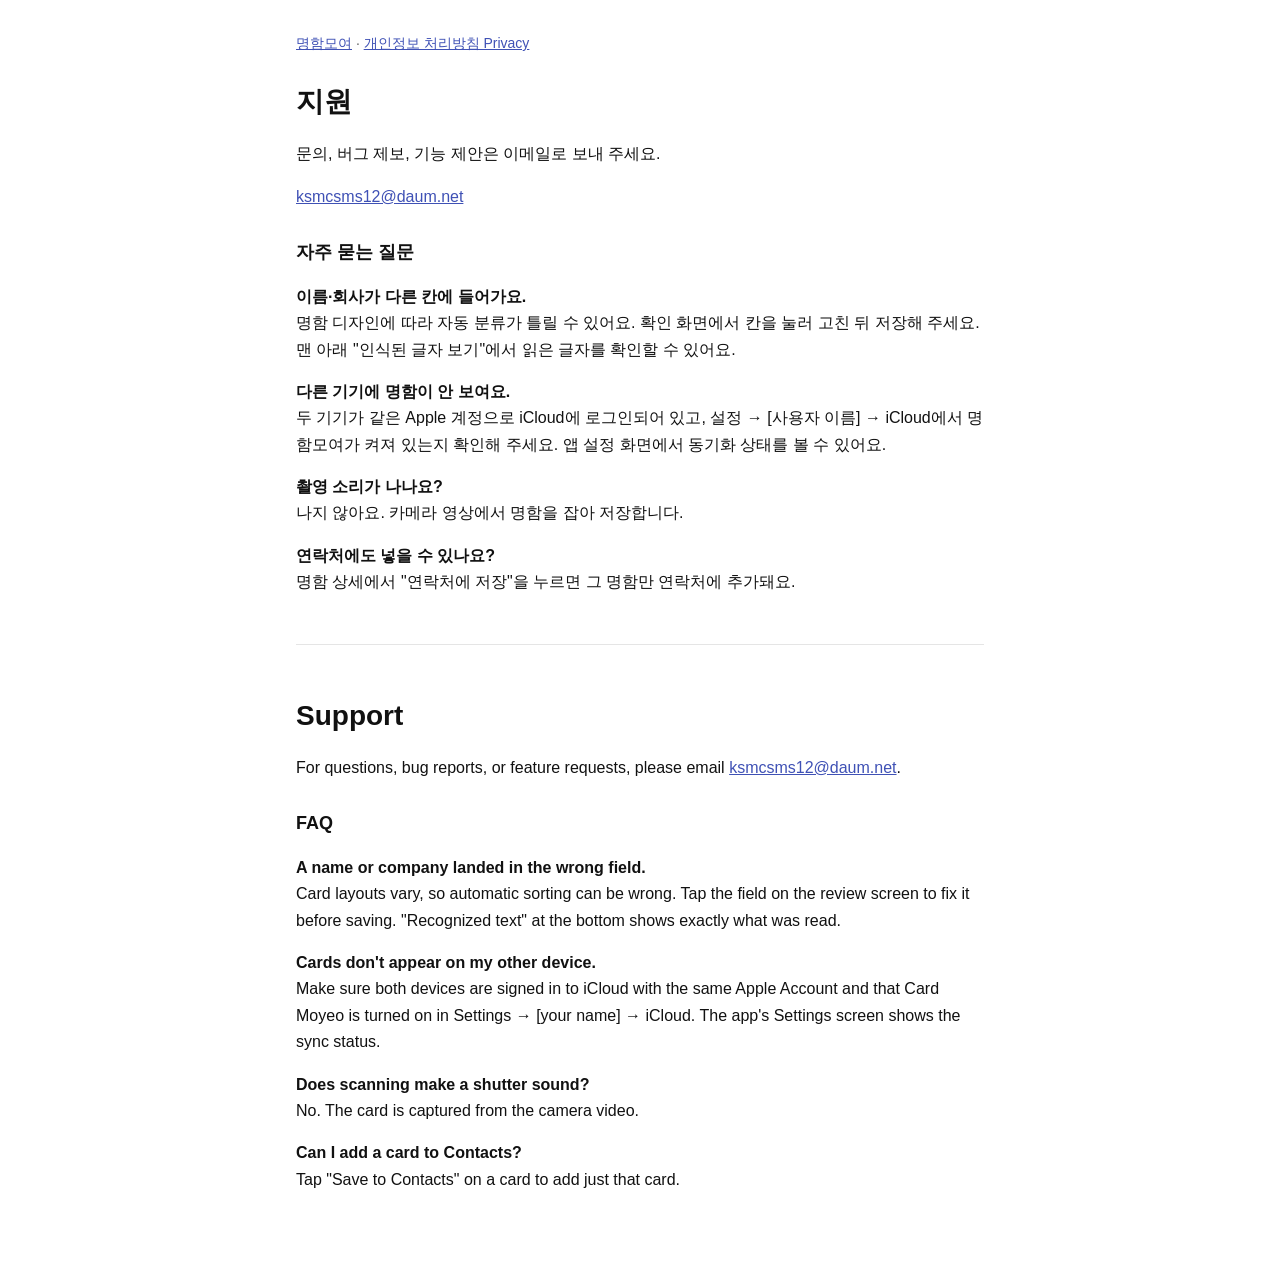
==== support.html @ ffb3480e "Card Moyeo site: privacy and support pages" ====
<!doctype html>
<html lang="ko">
<head><meta charset="utf-8"><meta name="viewport" content="width=device-width, initial-scale=1">
<title>명함모여 지원 · Card Moyeo Support</title><link rel="stylesheet" href="style.css"></head>
<body><main>
<nav><a href="./">명함모여</a> · <a href="privacy.html">개인정보 처리방침 Privacy</a></nav>
<section lang="ko">
<h1>지원</h1>
<p>문의, 버그 제보, 기능 제안은 이메일로 보내 주세요.</p>
<p><a href="mailto:ksmcsms12@daum.net">ksmcsms12@daum.net</a></p>
<h2>자주 묻는 질문</h2>
<p><strong>이름·회사가 다른 칸에 들어가요.</strong><br>명함 디자인에 따라 자동 분류가 틀릴 수 있어요. 확인 화면에서 칸을 눌러 고친 뒤 저장해 주세요. 맨 아래 "인식된 글자 보기"에서 읽은 글자를 확인할 수 있어요.</p>
<p><strong>다른 기기에 명함이 안 보여요.</strong><br>두 기기가 같은 Apple 계정으로 iCloud에 로그인되어 있고, 설정 → [사용자 이름] → iCloud에서 명함모여가 켜져 있는지 확인해 주세요. 앱 설정 화면에서 동기화 상태를 볼 수 있어요.</p>
<p><strong>촬영 소리가 나나요?</strong><br>나지 않아요. 카메라 영상에서 명함을 잡아 저장합니다.</p>
<p><strong>연락처에도 넣을 수 있나요?</strong><br>명함 상세에서 "연락처에 저장"을 누르면 그 명함만 연락처에 추가돼요.</p>
</section>
<hr>
<section lang="en">
<h1>Support</h1>
<p>For questions, bug reports, or feature requests, please email <a href="mailto:ksmcsms12@daum.net">ksmcsms12@daum.net</a>.</p>
<h2>FAQ</h2>
<p><strong>A name or company landed in the wrong field.</strong><br>Card layouts vary, so automatic sorting can be wrong. Tap the field on the review screen to fix it before saving. "Recognized text" at the bottom shows exactly what was read.</p>
<p><strong>Cards don't appear on my other device.</strong><br>Make sure both devices are signed in to iCloud with the same Apple Account and that Card Moyeo is turned on in Settings → [your name] → iCloud. The app's Settings screen shows the sync status.</p>
<p><strong>Does scanning make a shutter sound?</strong><br>No. The card is captured from the camera video.</p>
<p><strong>Can I add a card to Contacts?</strong><br>Tap "Save to Contacts" on a card to add just that card.</p>
</section>
</main></body></html>
---- style.css ----
:root { --bg: #ffffff; --fg: #111111; --muted: #666666; --accent: #3f51b5; --line: #e5e5e5; }
@media (prefers-color-scheme: dark) {
  :root:not([data-theme="light"]) { --bg: #000000; --fg: #f2f2f2; --muted: #a0a0a0; --accent: #8c9eff; --line: #2a2a2a; }
}
:root[data-theme="dark"] { --bg: #000000; --fg: #f2f2f2; --muted: #a0a0a0; --accent: #8c9eff; --line: #2a2a2a; }
* { box-sizing: border-box; }
body { margin: 0; background: var(--bg); color: var(--fg);
  font: 16px/1.65 -apple-system, BlinkMacSystemFont, "Apple SD Gothic Neo", "Segoe UI", sans-serif; }
main { max-width: 720px; margin: 0 auto; padding: 32px 16px 64px; }
nav { font-size: 14px; color: var(--muted); margin-bottom: 24px; }
a { color: var(--accent); }
h1 { font-size: 28px; margin: 8px 0 4px; }
h2 { font-size: 18px; margin: 28px 0 8px; }
.meta { color: var(--muted); margin: 0 0 16px; }
ul { padding-left: 20px; }
li { margin: 6px 0; }
hr { border: 0; border-top: 1px solid var(--line); margin: 48px 0; }
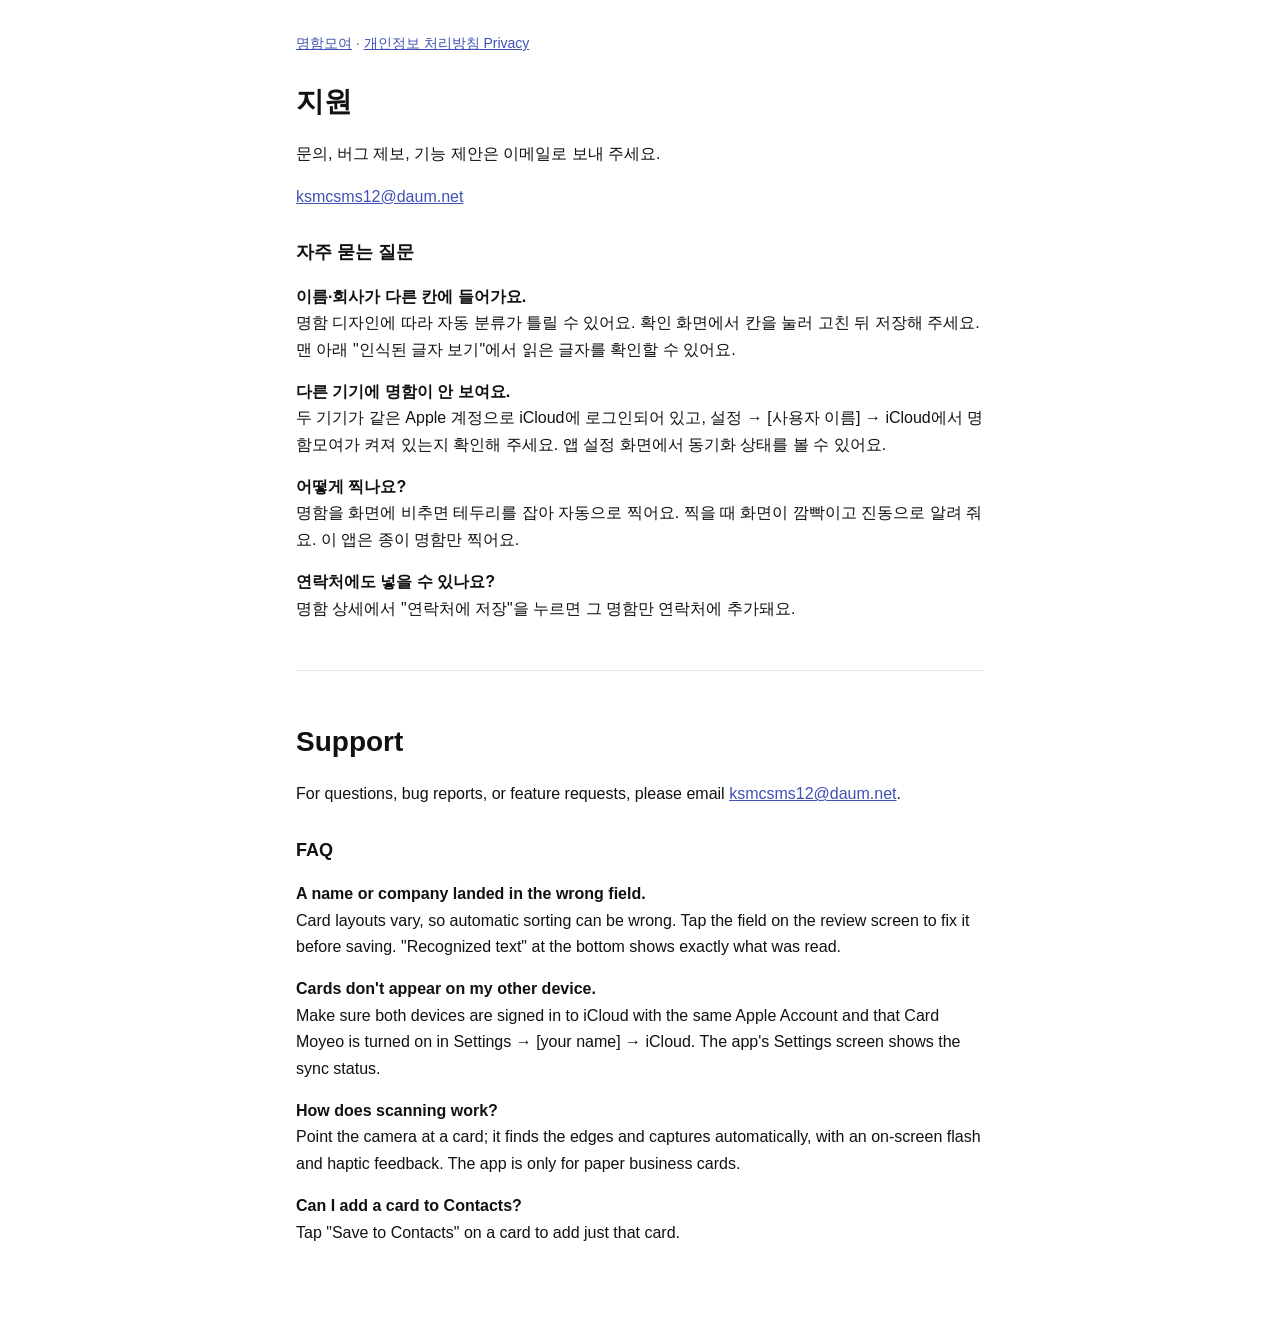
==== commit 54b4802b: "Support: remove silent-capture wording" ====
--- a/support.html
+++ b/support.html
@@ -11,7 +11,7 @@
 <h2>자주 묻는 질문</h2>
 <p><strong>이름·회사가 다른 칸에 들어가요.</strong><br>명함 디자인에 따라 자동 분류가 틀릴 수 있어요. 확인 화면에서 칸을 눌러 고친 뒤 저장해 주세요. 맨 아래 "인식된 글자 보기"에서 읽은 글자를 확인할 수 있어요.</p>
 <p><strong>다른 기기에 명함이 안 보여요.</strong><br>두 기기가 같은 Apple 계정으로 iCloud에 로그인되어 있고, 설정 → [사용자 이름] → iCloud에서 명함모여가 켜져 있는지 확인해 주세요. 앱 설정 화면에서 동기화 상태를 볼 수 있어요.</p>
-<p><strong>촬영 소리가 나나요?</strong><br>나지 않아요. 카메라 영상에서 명함을 잡아 저장합니다.</p>
+<p><strong>어떻게 찍나요?</strong><br>명함을 화면에 비추면 테두리를 잡아 자동으로 찍어요. 찍을 때 화면이 깜빡이고 진동으로 알려 줘요. 이 앱은 종이 명함만 찍어요.</p>
 <p><strong>연락처에도 넣을 수 있나요?</strong><br>명함 상세에서 "연락처에 저장"을 누르면 그 명함만 연락처에 추가돼요.</p>
 </section>
 <hr>
@@ -21,7 +21,7 @@
 <h2>FAQ</h2>
 <p><strong>A name or company landed in the wrong field.</strong><br>Card layouts vary, so automatic sorting can be wrong. Tap the field on the review screen to fix it before saving. "Recognized text" at the bottom shows exactly what was read.</p>
 <p><strong>Cards don't appear on my other device.</strong><br>Make sure both devices are signed in to iCloud with the same Apple Account and that Card Moyeo is turned on in Settings → [your name] → iCloud. The app's Settings screen shows the sync status.</p>
-<p><strong>Does scanning make a shutter sound?</strong><br>No. The card is captured from the camera video.</p>
+<p><strong>How does scanning work?</strong><br>Point the camera at a card; it finds the edges and captures automatically, with an on-screen flash and haptic feedback. The app is only for paper business cards.</p>
 <p><strong>Can I add a card to Contacts?</strong><br>Tap "Save to Contacts" on a card to add just that card.</p>
 </section>
 </main></body></html>
